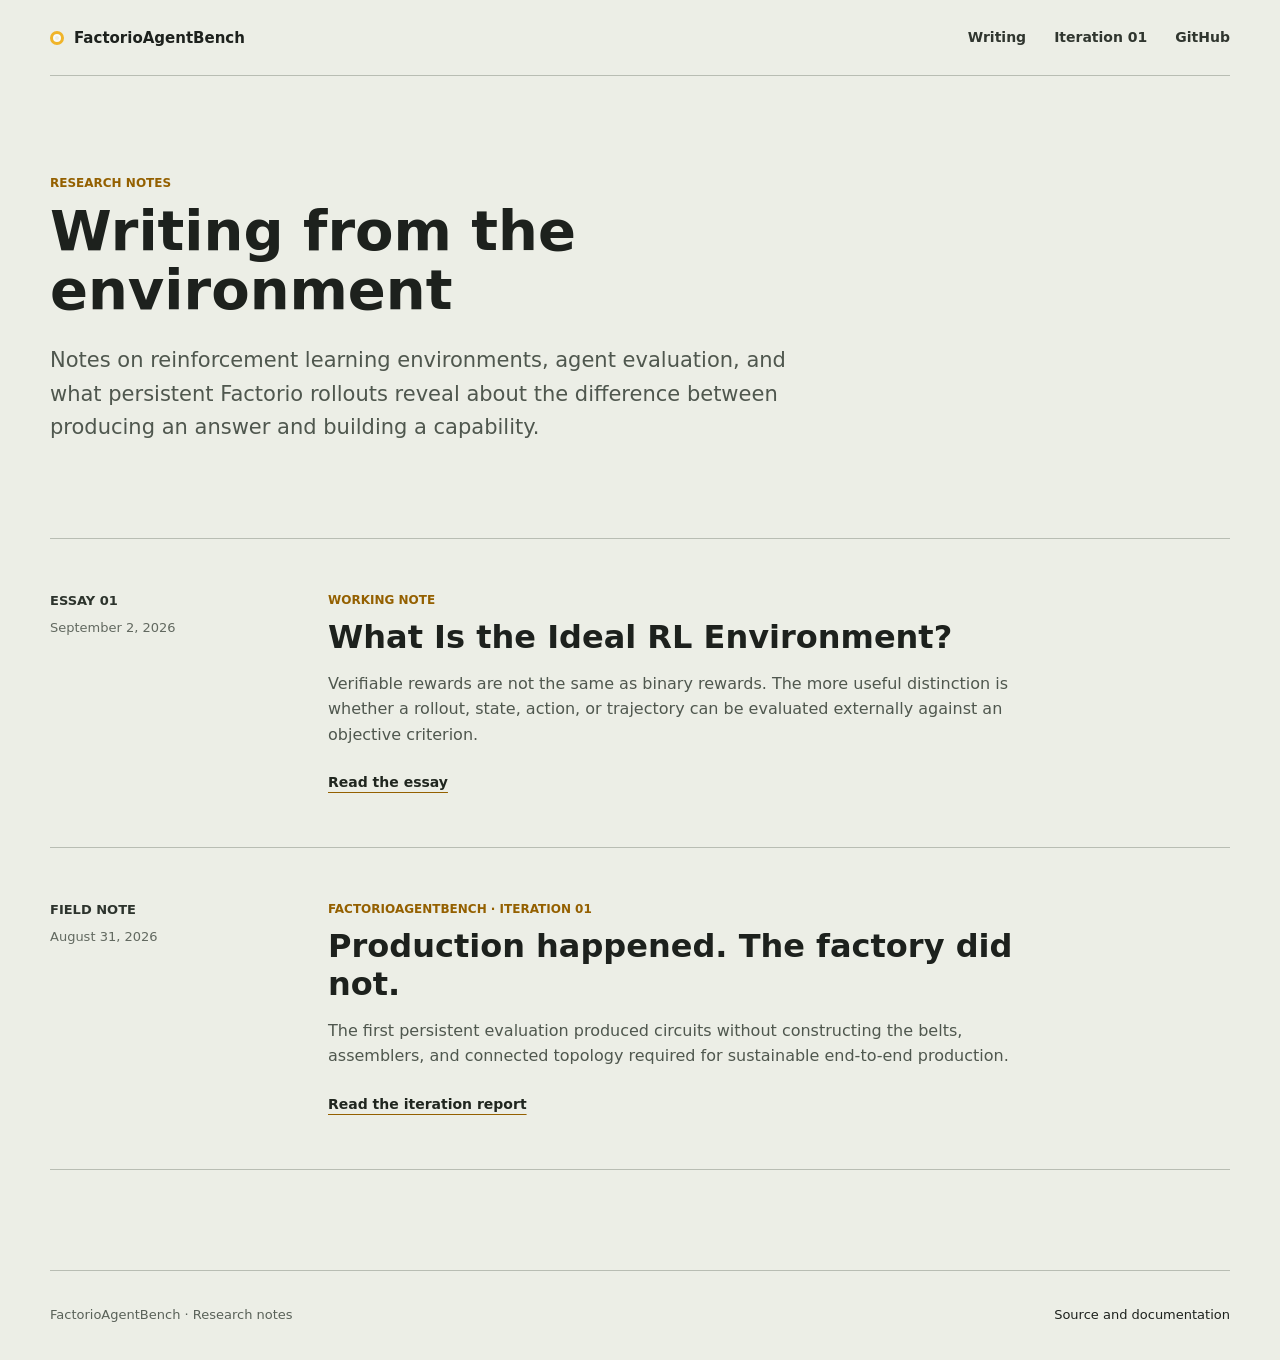
==== blog/index.html @ 21d193dd "deploy: ad6c2f5886a3b84dedd9eb1130f7ef73a76fb1c1" ====
<!doctype html>
<html lang="en">
  <head>
    <meta charset="utf-8" />
    <meta name="viewport" content="width=device-width, initial-scale=1" />
    <meta
      name="description"
      content="Research notes from FactorioAgentBench on reinforcement learning environments, agents, and evaluation."
    />
    <meta name="theme-color" content="#151714" />
    <title>Writing · FactorioAgentBench</title>
    <link rel="icon" href="../favicon.ico" />
    <link rel="stylesheet" href="../styles.css" />
    <link rel="stylesheet" href="blog.css" />
  </head>
  <body class="writing-page">
    <a class="skip-link" href="#main">Skip to content</a>
    <header class="writing-header">
      <a class="wordmark" href="../" aria-label="FactorioAgentBench home">
        <span class="wordmark-mark" aria-hidden="true"></span>
        FactorioAgentBench
      </a>
      <nav aria-label="Primary navigation">
        <a aria-current="page" href="./">Writing</a>
        <a href="../#iteration">Iteration 01</a>
        <a href="https://github.com/HumanDotPy/FactorioAgentBench">GitHub</a>
      </nav>
    </header>

    <main id="main" class="writing-main">
      <section class="writing-intro" aria-labelledby="writing-title">
        <p class="eyebrow">Research notes</p>
        <h1 id="writing-title">Writing from the environment</h1>
        <p>
          Notes on reinforcement learning environments, agent evaluation, and what
          persistent Factorio rollouts reveal about the difference between producing
          an answer and building a capability.
        </p>
      </section>

      <section class="post-list" aria-label="Posts">
        <article class="post-row featured-post">
          <div class="post-meta">
            <span>Essay 01</span>
            <time datetime="2026-09-02">September 2, 2026</time>
          </div>
          <div>
            <p class="post-status">Working note</p>
            <h2><a href="ideal-rl-environment/">What Is the Ideal RL Environment?</a></h2>
            <p>
              Verifiable rewards are not the same as binary rewards. The more useful
              distinction is whether a rollout, state, action, or trajectory can be
              evaluated externally against an objective criterion.
            </p>
            <a class="text-link" href="ideal-rl-environment/">Read the essay</a>
          </div>
        </article>

        <article class="post-row field-note">
          <div class="post-meta">
            <span>Field note</span>
            <time datetime="2026-08-31">August 31, 2026</time>
          </div>
          <div>
            <p class="post-status">FactorioAgentBench · Iteration 01</p>
            <h2><a href="../#iteration">Production happened. The factory did not.</a></h2>
            <p>
              The first persistent evaluation produced circuits without constructing
              the belts, assemblers, and connected topology required for sustainable
              end-to-end production.
            </p>
            <a class="text-link" href="../#iteration">Read the iteration report</a>
          </div>
        </article>
      </section>
    </main>

    <footer class="writing-footer">
      <span>FactorioAgentBench · Research notes</span>
      <a href="https://github.com/HumanDotPy/FactorioAgentBench">Source and documentation</a>
    </footer>
  </body>
</html>
---- styles.css ----
:root {
  color-scheme: dark;
  --ink: #f1f2ec;
  --muted: #aeb5aa;
  --surface: #151714;
  --surface-raised: #1d211d;
  --surface-light: #eceee6;
  --dark-ink: #1d211d;
  --line: #363c35;
  --yellow: #f0b429;
  --green: #73c991;
  --coral: #ed6a5a;
  --cyan: #62bfd2;
  --max-width: 1180px;
}

* {
  box-sizing: border-box;
}

html {
  scroll-behavior: smooth;
}

body {
  margin: 0;
  background: var(--surface);
  color: var(--ink);
  font-family: Inter, ui-sans-serif, system-ui, -apple-system, BlinkMacSystemFont, "Segoe UI", sans-serif;
  font-size: 16px;
  line-height: 1.6;
}

a {
  color: inherit;
  text-decoration: none;
}

.skip-link {
  position: fixed;
  top: 8px;
  left: 8px;
  z-index: 20;
  padding: 8px 12px;
  background: var(--yellow);
  color: #11130f;
  transform: translateY(-150%);
}

.skip-link:focus {
  transform: translateY(0);
}

.site-header {
  position: absolute;
  top: 0;
  left: 0;
  right: 0;
  z-index: 10;
  display: flex;
  align-items: center;
  justify-content: space-between;
  width: min(calc(100% - 48px), var(--max-width));
  min-height: 72px;
  margin: 0 auto;
  border-bottom: 1px solid rgba(241, 242, 236, 0.22);
}

.wordmark {
  display: inline-flex;
  align-items: center;
  gap: 10px;
  font-size: 15px;
  font-weight: 750;
}

.wordmark-mark {
  width: 14px;
  height: 14px;
  border: 3px solid var(--yellow);
  border-radius: 50%;
  box-shadow: inset 0 0 0 2px rgba(0, 0, 0, 0.7);
}

nav {
  display: flex;
  gap: 28px;
  font-size: 14px;
  font-weight: 650;
}

nav a,
footer a {
  text-decoration: underline;
  text-decoration-color: transparent;
  text-underline-offset: 5px;
  transition: text-decoration-color 160ms ease;
}

nav a:hover,
nav a:focus-visible,
footer a:hover,
footer a:focus-visible {
  text-decoration-color: var(--yellow);
}

.hero {
  position: relative;
  display: flex;
  align-items: flex-end;
  min-height: min(76vh, 760px);
  overflow: hidden;
  border-bottom: 1px solid var(--line);
}

.hero-image,
.hero-shade {
  position: absolute;
  inset: 0;
  width: 100%;
  height: 100%;
}

.hero-image {
  object-fit: cover;
  object-position: center 52%;
  image-rendering: auto;
}

.hero-shade {
  background: rgba(9, 11, 9, 0.68);
}

.hero-content {
  position: relative;
  z-index: 2;
  width: min(calc(100% - 48px), var(--max-width));
  margin: 0 auto;
  padding: 150px 0 70px;
}

.eyebrow {
  margin: 0 0 12px;
  color: var(--yellow);
  font-size: 12px;
  font-weight: 800;
  line-height: 1.2;
  text-transform: uppercase;
  letter-spacing: 0;
}

h1,
h2,
h3,
p {
  margin-top: 0;
}

h1 {
  max-width: 860px;
  margin-bottom: 20px;
  font-size: 64px;
  line-height: 1.02;
  letter-spacing: 0;
}

.hero-copy {
  max-width: 720px;
  margin-bottom: 30px;
  color: #e3e6dd;
  font-size: 22px;
  line-height: 1.45;
}

.hero-actions {
  display: flex;
  flex-wrap: wrap;
  gap: 12px;
  margin-bottom: 24px;
}

.button {
  display: inline-flex;
  align-items: center;
  min-height: 44px;
  padding: 10px 16px;
  border: 1px solid transparent;
  border-radius: 4px;
  font-size: 14px;
  font-weight: 750;
}

.button-primary {
  background: var(--yellow);
  color: #11130f;
}

.button-primary:hover,
.button-primary:focus-visible {
  background: #ffc84a;
}

.button-secondary {
  border-color: rgba(241, 242, 236, 0.55);
  background: rgba(13, 15, 13, 0.55);
}

.button-secondary:hover,
.button-secondary:focus-visible {
  border-color: var(--ink);
  background: rgba(13, 15, 13, 0.85);
}

.capture-note {
  margin-bottom: 0;
  color: #c5cbbf;
  font-size: 13px;
}

.section-inner {
  width: min(calc(100% - 48px), var(--max-width));
  margin: 0 auto;
  padding: 96px 0;
}

.section-heading {
  max-width: 680px;
}

.section-heading h2 {
  margin-bottom: 18px;
  font-size: 38px;
  line-height: 1.16;
  letter-spacing: 0;
}

.section-heading > p:last-child {
  color: var(--muted);
  font-size: 18px;
}

.snapshot {
  background: var(--surface-light);
  color: var(--dark-ink);
}

.snapshot .eyebrow {
  color: #9a6100;
}

.snapshot .section-heading > p:last-child {
  color: #4f574e;
}

.metric-strip {
  display: grid;
  grid-template-columns: repeat(5, 1fr);
  margin: 52px 0 20px;
  border-top: 1px solid #b8bdb3;
  border-bottom: 1px solid #b8bdb3;
}

.metric-strip div {
  min-width: 0;
  padding: 24px 18px;
  border-right: 1px solid #b8bdb3;
}

.metric-strip div:first-child {
  padding-left: 0;
}

.metric-strip div:last-child {
  border-right: 0;
}

.metric-strip dt {
  min-height: 42px;
  color: #5a6259;
  font-size: 13px;
  font-weight: 700;
  line-height: 1.35;
}

.metric-strip dd {
  margin: 8px 0 0;
  font-size: 38px;
  font-weight: 800;
  line-height: 1;
}

.metric-strip .metric-warning {
  color: #b33d31;
}

.method-note {
  margin: 0;
  color: #626960;
  font-size: 13px;
}

.iteration {
  border-bottom: 1px solid var(--line);
}

.editorial-grid {
  display: grid;
  grid-template-columns: minmax(260px, 0.8fr) minmax(0, 1.2fr);
  gap: 88px;
  align-items: start;
}

.sticky-heading {
  position: sticky;
  top: 30px;
}

.findings article {
  display: grid;
  grid-template-columns: 48px 1fr;
  gap: 18px;
  padding: 0 0 38px;
  margin-bottom: 38px;
  border-bottom: 1px solid var(--line);
}

.findings article:last-child {
  margin-bottom: 0;
}

.finding-index {
  color: var(--yellow);
  font-family: ui-monospace, SFMono-Regular, Consolas, monospace;
  font-size: 13px;
}

.findings h3,
.phase-grid h3 {
  margin-bottom: 10px;
  font-size: 22px;
  line-height: 1.25;
}

.findings p,
.phase-grid p {
  margin-bottom: 0;
  color: var(--muted);
}

.chain {
  background: #20241f;
}

.capability-chain {
  display: grid;
  grid-template-columns: repeat(5, 1fr);
  padding: 0;
  margin: 48px 0 0;
  list-style: none;
  border-top: 1px solid var(--line);
  border-bottom: 1px solid var(--line);
}

.capability-chain li {
  position: relative;
  min-height: 150px;
  padding: 30px 20px;
  border-right: 1px solid var(--line);
}

.capability-chain li:first-child {
  padding-left: 0;
}

.capability-chain li:last-child {
  border-right: 0;
}

.capability-chain li::before {
  display: block;
  width: 10px;
  height: 10px;
  margin-bottom: 24px;
  border-radius: 50%;
  content: "";
}

.capability-chain .reached::before {
  background: var(--green);
}

.capability-chain .partial::before {
  background: var(--yellow);
}

.capability-chain .missing::before {
  background: var(--coral);
}

.capability-chain span,
.capability-chain strong {
  display: block;
}

.capability-chain span {
  min-height: 48px;
  font-size: 15px;
  font-weight: 750;
  line-height: 1.35;
}

.capability-chain strong {
  margin-top: 12px;
  color: var(--muted);
  font-size: 12px;
}

.next {
  background: var(--surface-light);
  color: var(--dark-ink);
}

.next .eyebrow {
  color: #9a6100;
}

.wide-heading {
  max-width: 820px;
}

.next .section-heading > p:last-child,
.next .phase-grid p {
  color: #50584f;
}

.phase-grid {
  display: grid;
  grid-template-columns: repeat(3, 1fr);
  gap: 0;
  margin-top: 54px;
  border-top: 1px solid #b8bdb3;
  border-bottom: 1px solid #b8bdb3;
}

.phase-grid article {
  padding: 30px;
  border-right: 1px solid #b8bdb3;
}

.phase-grid article:first-child {
  padding-left: 0;
}

.phase-grid article:last-child {
  border-right: 0;
}

.phase-number {
  display: block;
  margin-bottom: 24px;
  color: #8b620a;
  font-family: ui-monospace, SFMono-Regular, Consolas, monospace;
  font-size: 13px;
}

.phase-grid .phase-measure {
  margin-top: 24px;
  color: #293029;
  font-size: 13px;
  font-weight: 750;
}

.design-principle {
  display: grid;
  grid-template-columns: 180px 1fr;
  gap: 40px;
  align-items: start;
  margin-top: 64px;
  padding-top: 30px;
  border-top: 4px solid var(--yellow);
}

.design-principle > p {
  color: #5b6259;
  font-size: 13px;
  font-weight: 750;
  text-transform: uppercase;
}

.design-principle blockquote {
  max-width: 800px;
  margin: 0;
  font-size: 30px;
  font-weight: 760;
  line-height: 1.3;
}

.method {
  border-bottom: 1px solid var(--line);
}

.method-layout {
  display: grid;
  grid-template-columns: 0.75fr 1.25fr;
  gap: 88px;
}

.method-copy > p {
  color: #c5cbc1;
  font-size: 18px;
}

.method-copy strong {
  color: var(--cyan);
}

.status-row {
  display: flex;
  flex-wrap: wrap;
  gap: 14px 28px;
  margin-top: 34px;
  padding-top: 22px;
  border-top: 1px solid var(--line);
  color: var(--muted);
  font-size: 13px;
}

.status-row span {
  display: inline-flex;
  align-items: center;
  gap: 8px;
}

.status-dot {
  width: 8px;
  height: 8px;
  border-radius: 50%;
}

.status-dot.implemented {
  background: var(--green);
}

.status-dot.proposed {
  background: var(--yellow);
}

footer {
  display: flex;
  justify-content: space-between;
  gap: 24px;
  width: min(calc(100% - 48px), var(--max-width));
  margin: 0 auto;
  padding: 34px 0;
  color: var(--muted);
  font-size: 13px;
}

footer a {
  color: var(--ink);
}

:focus-visible {
  outline: 3px solid var(--cyan);
  outline-offset: 3px;
}

@media (max-width: 840px) {
  h1 {
    font-size: 48px;
  }

  .hero-copy {
    font-size: 19px;
  }

  .metric-strip {
    grid-template-columns: repeat(2, 1fr);
  }

  .metric-strip div,
  .metric-strip div:first-child {
    padding: 20px 14px;
    border-bottom: 1px solid #b8bdb3;
  }

  .metric-strip div:nth-child(2n) {
    border-right: 0;
  }

  .metric-strip div:last-child {
    border-bottom: 0;
  }

  .editorial-grid,
  .method-layout {
    grid-template-columns: 1fr;
    gap: 48px;
  }

  .sticky-heading {
    position: static;
  }

  .capability-chain {
    grid-template-columns: 1fr;
  }

  .capability-chain li,
  .capability-chain li:first-child {
    display: grid;
    grid-template-columns: 20px 1fr auto;
    gap: 12px;
    align-items: center;
    min-height: auto;
    padding: 20px 0;
    border-right: 0;
    border-bottom: 1px solid var(--line);
  }

  .capability-chain li:last-child {
    border-bottom: 0;
  }

  .capability-chain li::before {
    margin: 0;
  }

  .capability-chain span {
    min-height: auto;
  }

  .capability-chain strong {
    margin-top: 0;
    text-align: right;
  }

  .phase-grid {
    grid-template-columns: 1fr;
  }

  .phase-grid article,
  .phase-grid article:first-child {
    padding: 28px 0;
    border-right: 0;
    border-bottom: 1px solid #b8bdb3;
  }

  .phase-grid article:last-child {
    border-bottom: 0;
  }
}

@media (max-width: 620px) {
  .site-header,
  .hero-content,
  .section-inner,
  footer {
    width: min(calc(100% - 32px), var(--max-width));
  }

  .site-header {
    min-height: 62px;
  }

  nav a:not(:last-child) {
    display: none;
  }

  .hero {
    min-height: 700px;
  }

  .hero-content {
    padding: 120px 0 48px;
  }

  h1 {
    font-size: 36px;
    overflow-wrap: normal;
  }

  .hero-copy {
    font-size: 18px;
  }

  .hero-actions {
    align-items: stretch;
    flex-direction: column;
  }

  .button {
    justify-content: center;
    width: 100%;
  }

  .section-inner {
    padding: 72px 0;
  }

  .section-heading h2 {
    font-size: 31px;
  }

  .section-heading > p:last-child,
  .method-copy > p {
    font-size: 16px;
  }

  .metric-strip dd {
    font-size: 32px;
  }

  .findings article {
    grid-template-columns: 36px 1fr;
    gap: 10px;
  }

  .capability-chain li,
  .capability-chain li:first-child {
    grid-template-columns: 18px 1fr;
  }

  .capability-chain strong {
    grid-column: 2;
    text-align: left;
  }

  .design-principle {
    grid-template-columns: 1fr;
    gap: 12px;
  }

  .design-principle blockquote {
    font-size: 24px;
  }

  footer {
    flex-direction: column;
  }
}

@media (prefers-reduced-motion: reduce) {
  html {
    scroll-behavior: auto;
  }

  * {
    transition: none !important;
  }
}
---- blog/blog.css ----
.writing-page {
  background: #eceee6;
  color: #1d211d;
}

.writing-header,
.writing-footer {
  display: flex;
  align-items: center;
  justify-content: space-between;
  gap: 24px;
  width: min(calc(100% - 48px), var(--max-width));
  margin: 0 auto;
}

.writing-header {
  min-height: 76px;
  border-bottom: 1px solid #b8bdb3;
}

.writing-header nav {
  color: #30362f;
}

.writing-header .wordmark-mark {
  box-shadow: inset 0 0 0 2px rgba(255, 255, 255, 0.7);
}

.writing-main {
  width: min(calc(100% - 48px), var(--max-width));
  margin: 0 auto;
}

.writing-intro {
  max-width: 850px;
  padding: 100px 0 72px;
}

.writing-intro .eyebrow,
.post-status {
  color: #946000;
}

.writing-intro h1 {
  margin-bottom: 24px;
  font-size: 56px;
  line-height: 1.05;
}

.writing-intro > p:last-child {
  max-width: 740px;
  color: #4f574e;
  font-size: 21px;
}

.post-list {
  padding-bottom: 100px;
  border-top: 1px solid #b8bdb3;
}

.post-row {
  display: grid;
  grid-template-columns: 220px minmax(0, 720px);
  gap: 58px;
  padding: 52px 0;
  border-bottom: 1px solid #b8bdb3;
}

.post-meta {
  display: flex;
  flex-direction: column;
  gap: 6px;
  color: #626960;
  font-size: 13px;
}

.post-meta span {
  color: #2d342d;
  font-weight: 800;
  text-transform: uppercase;
}

.post-status {
  margin-bottom: 9px;
  font-size: 12px;
  font-weight: 800;
  text-transform: uppercase;
}

.post-row h2 {
  margin-bottom: 14px;
  font-size: 32px;
  line-height: 1.18;
}

.post-row h2 a:hover,
.post-row h2 a:focus-visible,
.text-link:hover,
.text-link:focus-visible {
  text-decoration-color: #946000;
}

.post-row h2 a,
.text-link {
  text-decoration: underline;
  text-decoration-color: transparent;
  text-underline-offset: 5px;
}

.post-row p:not(.post-status) {
  color: #4f574e;
}

.text-link {
  display: inline-block;
  margin-top: 8px;
  color: #20261f;
  font-size: 14px;
  font-weight: 800;
  text-decoration-color: #946000;
}

.writing-footer {
  min-height: 90px;
  color: #596158;
  font-size: 13px;
  border-top: 1px solid #b8bdb3;
}

.writing-footer a {
  color: #1d211d;
}

@media (max-width: 720px) {
  .writing-header,
  .writing-footer,
  .writing-main {
    width: min(calc(100% - 32px), var(--max-width));
  }

  .writing-header nav a:not(:first-child) {
    display: none;
  }

  .writing-intro {
    padding: 72px 0 54px;
  }

  .writing-intro h1 {
    font-size: 40px;
  }

  .writing-intro > p:last-child {
    font-size: 18px;
  }

  .post-row {
    grid-template-columns: 1fr;
    gap: 22px;
    padding: 40px 0;
  }

  .post-meta {
    flex-direction: row;
    justify-content: space-between;
  }

  .post-row h2 {
    font-size: 27px;
  }

  .writing-footer {
    align-items: flex-start;
    flex-direction: column;
    justify-content: center;
    padding: 24px 0;
  }
}
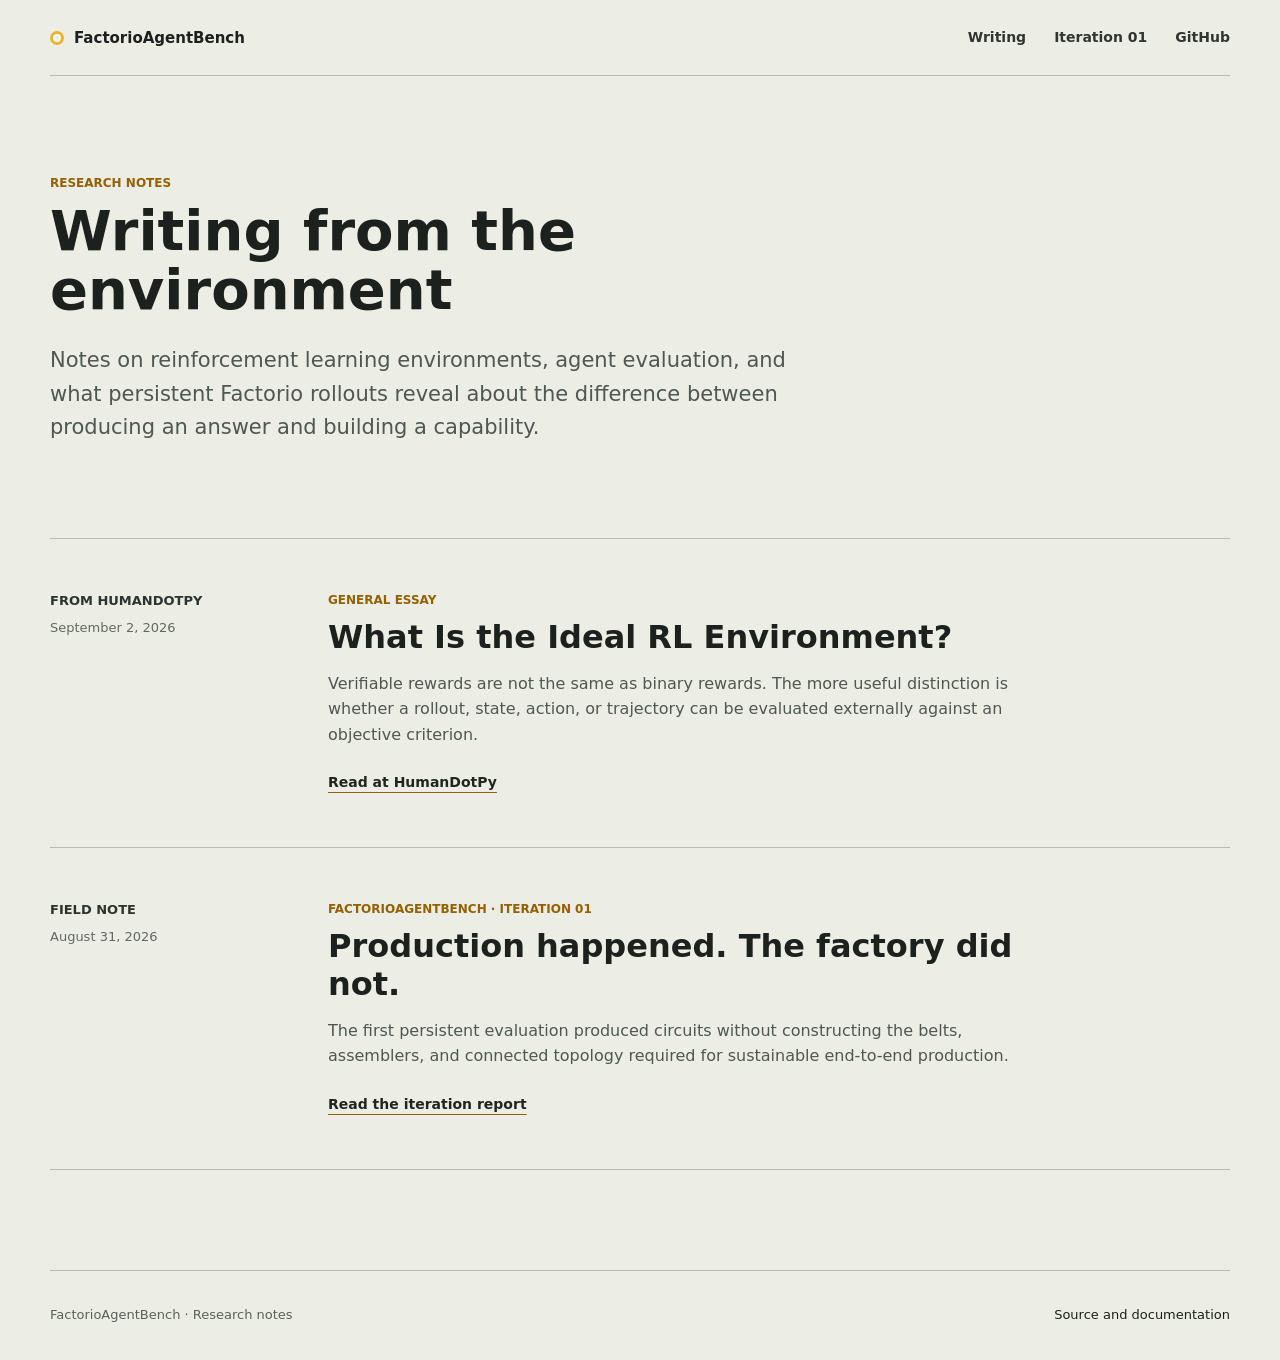
==== commit 835d63d7: "deploy: cba2f58425c960097bf516d02f0cf86148dda7c6" ====
--- a/blog/index.html
+++ b/blog/index.html
@@ -39,22 +39,29 @@
       </section>
 
       <section class="post-list" aria-label="Posts">
-        <article class="post-row featured-post">
+        <div
+          id="human-feed"
+          class="syndicated-list"
+          data-feed="https://humandotpy.github.io/Blog/feed.json"
+          data-project="factorio-agent-bench"
+        >
+        <article class="post-row featured-post" data-syndicated-fallback>
           <div class="post-meta">
-            <span>Essay 01</span>
+            <span>From HumanDotPy</span>
             <time datetime="2026-09-02">September 2, 2026</time>
           </div>
           <div>
-            <p class="post-status">Working note</p>
-            <h2><a href="ideal-rl-environment/">What Is the Ideal RL Environment?</a></h2>
+            <p class="post-status">General essay</p>
+            <h2><a href="https://humandotpy.github.io/Blog/essays/2026-09-02-what-is-the-ideal-rl-environment/">What Is the Ideal RL Environment?</a></h2>
             <p>
               Verifiable rewards are not the same as binary rewards. The more useful
               distinction is whether a rollout, state, action, or trajectory can be
               evaluated externally against an objective criterion.
             </p>
-            <a class="text-link" href="ideal-rl-environment/">Read the essay</a>
+            <a class="text-link" href="https://humandotpy.github.io/Blog/essays/2026-09-02-what-is-the-ideal-rl-environment/">Read at HumanDotPy</a>
           </div>
         </article>
+        </div>
 
         <article class="post-row field-note">
           <div class="post-meta">
@@ -79,5 +86,6 @@
       <span>FactorioAgentBench · Research notes</span>
       <a href="https://github.com/HumanDotPy/FactorioAgentBench">Source and documentation</a>
     </footer>
+    <script src="syndication.js" defer></script>
   </body>
 </html>
--- a/blog/blog.css
+++ b/blog/blog.css
@@ -56,6 +56,10 @@
 .post-list {
   padding-bottom: 100px;
   border-top: 1px solid #b8bdb3;
+}
+
+.syndicated-list {
+  display: contents;
 }
 
 .post-row {
